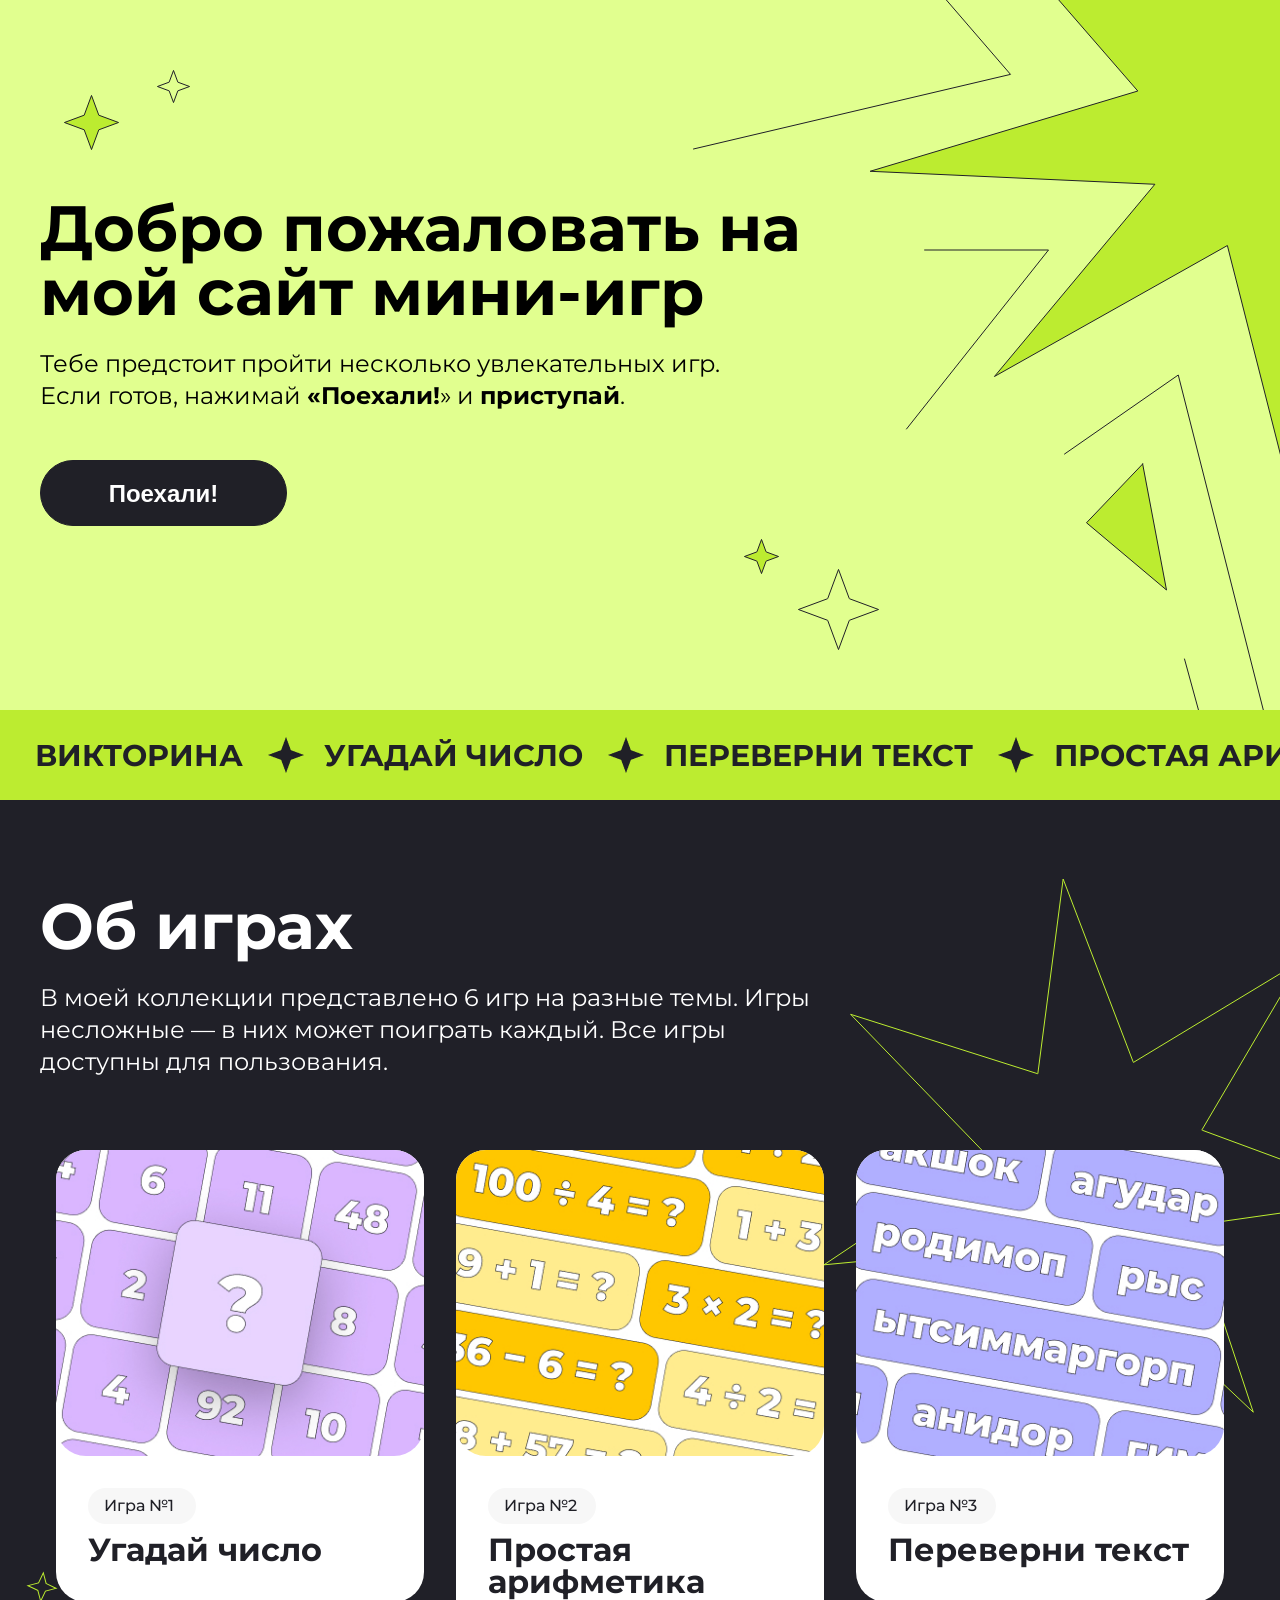
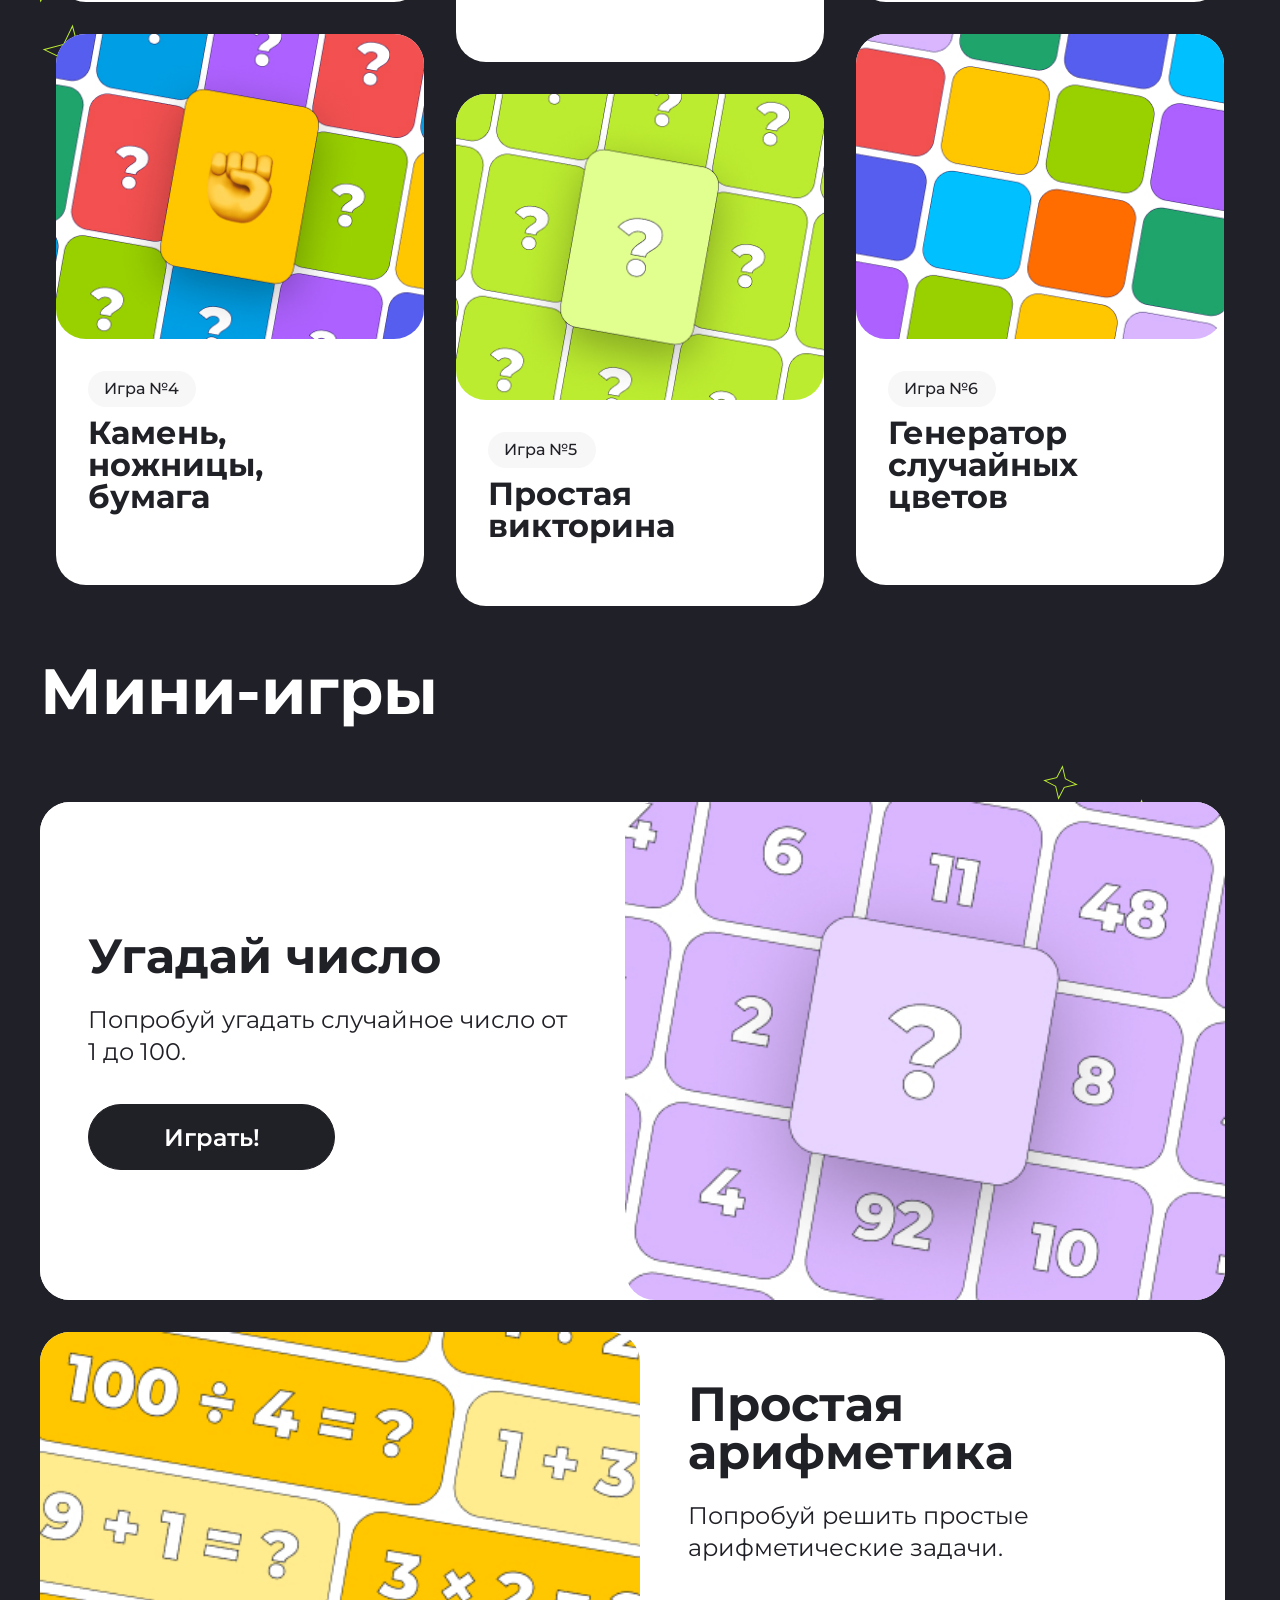
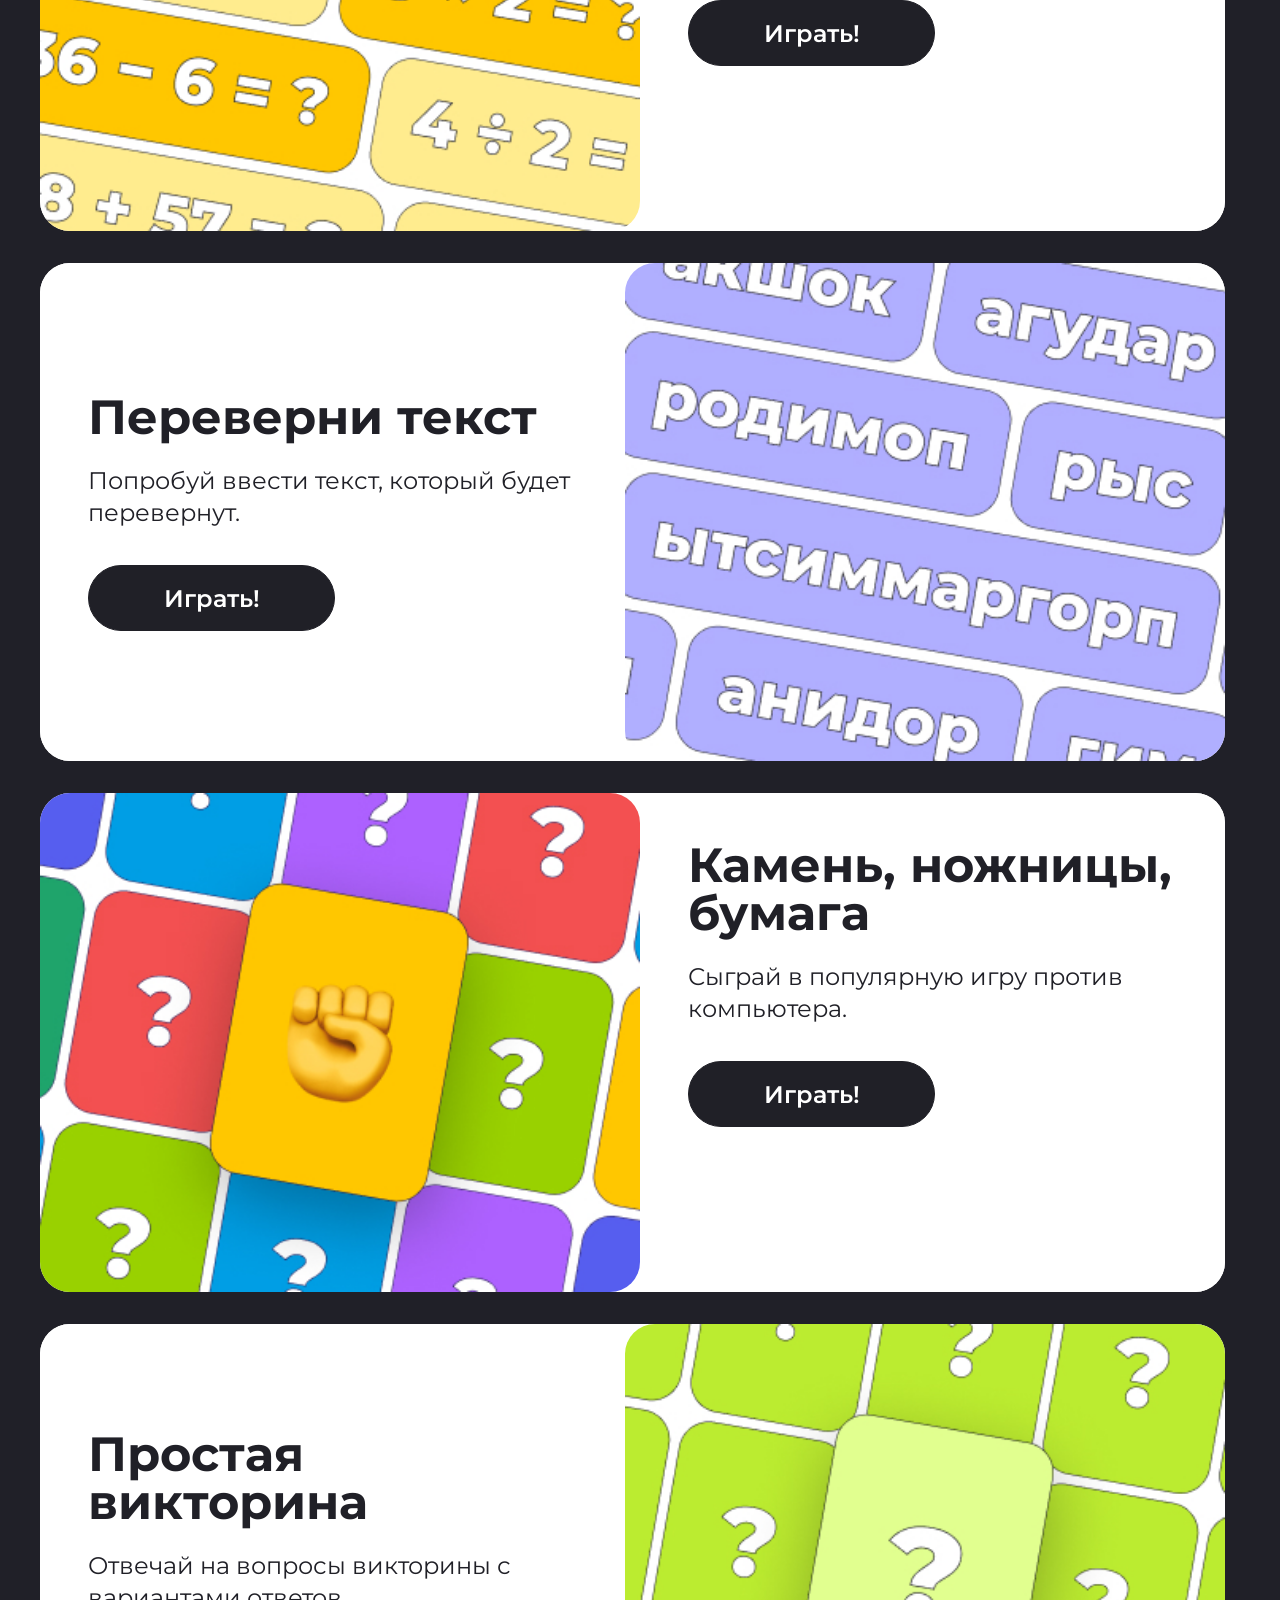
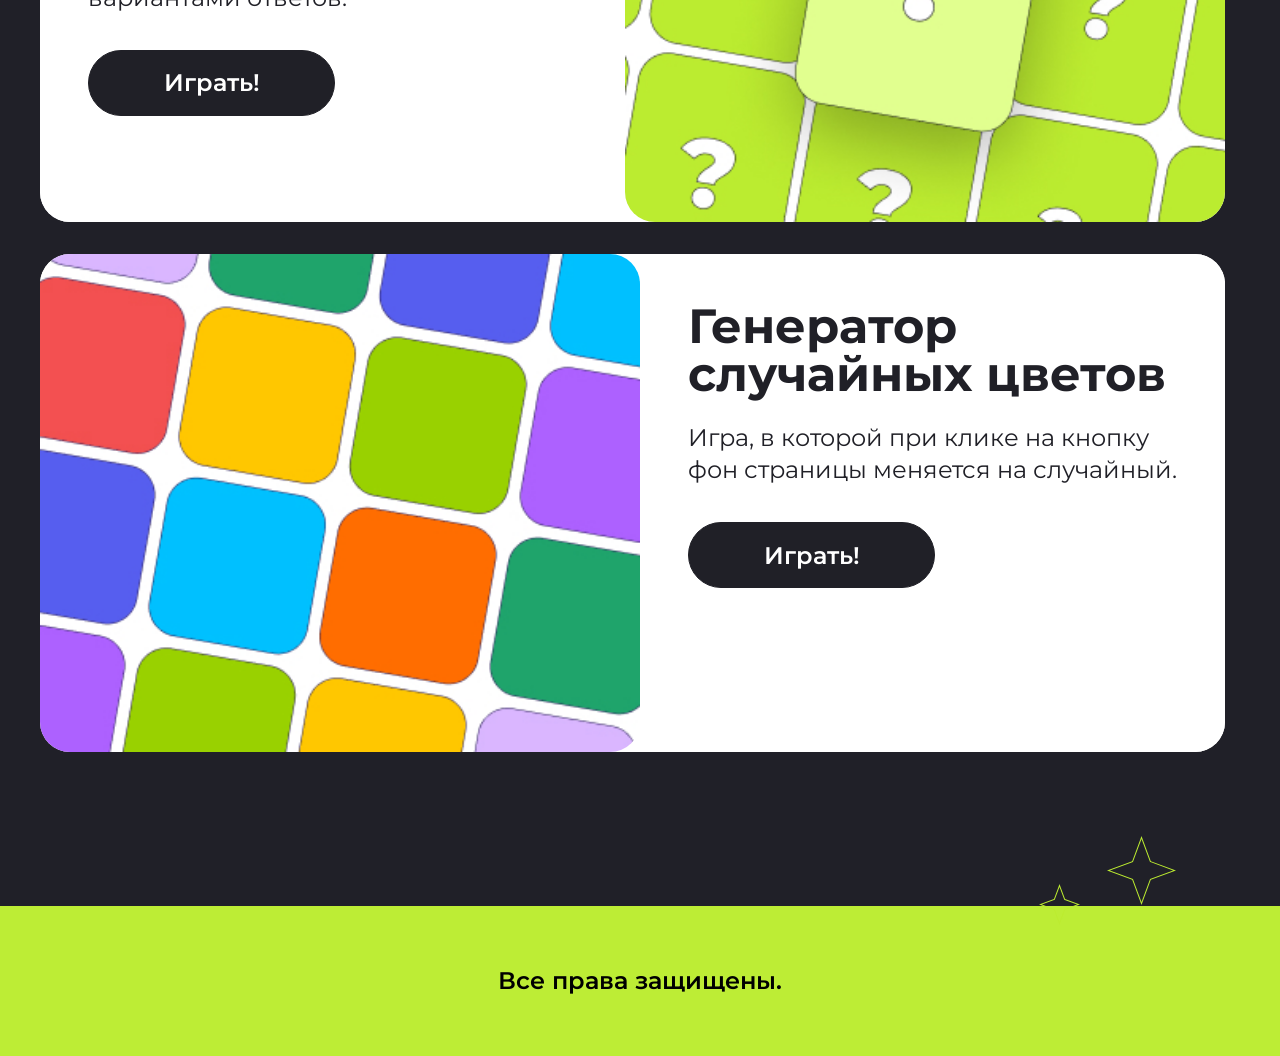
==== index.html @ 59513be7 "файл с js привязала к html" ====
<!DOCTYPE html>
<html lang="en">
<head>
    <meta charset="UTF-8">
    <meta name="viewport" content="width=device-width, initial-scale=1.0">
    <title>Homework1</title>
    <link href="https://fonts.googleapis.com/css2?family=Montserrat:ital,wght@0,100..900;1,100..900&display=swap" rel="stylesheet">
    <link rel="stylesheet" href="index.css">
</head>
<body>

 <script src=></script>

<div class="top-navbar">
<section class="top center">
    <div class="top__box-container">
<div class="top__content">
    <h1 class="top__title">Добро пожаловать на мой сайт мини-игр</h1>
    <p class="top__text">Тебе предстоит пройти несколько увлекательных игр. Если готов, нажимай <b>«Поехали!</b>» и <b>приступай</b>.</p>
</div>
<a href="#Allgames" class="top__btn">
    <button class="top-btn top-btn_text">Поехали!</button>
</a>
    </div>

<div class="overflow-hidden">
    <div class="leftstar">
        <img class="bigstar" src="img/leftstar1.svg" alt="">
        <img class="littlestar" src="img/leftstar2.svg" alt="">
    </div>
    <div class="rightstar">
        <img class="bigstar2" src="img/rightstar1.svg" alt="">
        <img class="littlestar2" src="img/rightstar2.svg" alt="">
        <img class="star2" src="img/bigstar1.svg" alt="">
    </div> 
</div>
</section>

  <nav class="navbar">
    <h2 class="navbar__item">викторина</h2>
    <h2 class="navbar__item">угадай число</h2>
    <h2 class="navbar__item">переверни текст</h2>
    <h2 class="navbar__item">простая арифметика</h2>
    <h2 class="navbar__item">камень, ножницы, бумага</h2>
    <h2 class="navbar__item">генератор случайных цветов</h2>
  </nav>
</div>

<div class="top2 center">
<div class="top2__content">
    <h2 class="top2__title">Об играх</h2>
    <p class="top2__content top2__content_text">В моей коллекции представлено 6 игр на разные темы. Игры несложные — в них может поиграть каждый.
            Все игры доступны для пользования.</p>

<div class="overflow-hidden">
    <div class="rightstar2">
    <img class="bigstar3" src="img/bigstar2.svg" alt="">
    </div>
    <div class="leftstar2">
    <img class="bigstar4" src="img/leftstar12.svg" alt="">
    <img class="littlestar3" src="img/leftstar11.svg" alt="">
    </div>
</div>

<section  id="Allgames" class="top2-box center">
    <div class="top2-box__content">
      <div class="top2-box__column">
        <a href="#game1" class="top2-box__card">
        <img src="img/picture1.jpg" alt="product" class="top2-box__img">
        <div class="top2-box__box-info">
        <div class="top2-box__info">
        <h3 class="top2-box__title top2-box__title_text">Игра №1</h3>
        <p class="top2-box__description">Угадай число</p>    
        </div>
        </div>
        </a>

        <a href="#game4" class="top2-box__card3">
        <img src="img/picture4.jpg" alt="product" class="top2-box__img">
        <div class="top2-box__box-info">
        <div class="top2-box__info">
        <h3 class="top2-box__title top2-box__title_text">Игра №4</h3>
        <p class="top2-box__description top2-box__description_3">Камень, ножницы, бумага</p>    
        </div>
        </div>
        </a>
      </div>

      <div class="top2-box__column">
        <a href="#game2" class="top2-box__card2">
        <img src="img/picture2.jpg" alt="product" class="top2-box__img">
        <div class="top2-box__box-info">
        <div class="top2-box__info">
        <h3 class="top2-box__title top2-box__title_text">Игра №2</h3>
        <p class="top2-box__description top2-box__description_2">Простая арифметика</p>    
        </div>
        </div>
        </a>

         <a href="#game5" class="top2-box__card2">
        <img src="img/picture5.jpg" alt="product" class="top2-box__img">
        <div class="top2-box__box-info">
        <div class="top2-box__info">
        <h3 class="top2-box__title top2-box__title_text">Игра №5</h3>
        <p class=" top2-box__description top2-box__description_2">Простая викторина</p>    
        </div>
        </div>
        </a>
      </div>

      <div class="top2-box__column">
        <a href="#game3" class="top2-box__card">
        <img src="img/picture3.jpg" alt="product" class="top2-box__img">
        <div class="top2-box__box-info">
        <div class="top2-box__info">
        <h3 class="top2-box__title top2-box__title_text">Игра №3</h3>
        <p class="top2-box__description">Переверни текст</p>    
        </div>
        </div>
        </a>

        <a href="#game6" class="top2-box__card3">
        <img src="img/picture6.jpg" alt="product" class="top2-box__img">
        <div class="top2-box__box-info">
        <div class="top2-box__info">
        <h3 class="top2-box__title top2-box__title_text">Игра №6</h3>
        <p class="top2-box__description top2-box__description_3">Генератор случайных цветов</p>    
        </div>
        </div>
        </a>  
      </div>
    </div>   
</section>  
</div>  
</div>

<div class="top3 center">
<div class="top3__content">
<h3 class="top3__title">Мини-игры</h3>

<div class="overflow-hidden2">
    <div class="rightstar3">
    <img class="bigstar5" src="img/rightstar6.svg" alt="">
    <img class="littlestar4" src="img/rightstar7.svg" alt=""> 
    <img class="bigstar6" src="img/rightstar8.svg" alt="">
    <img class="littlestar5" src="img/rightstar9.svg" alt="">   
    </div>
</div>

<section class="top3-box center">
    <div class="top3-box__content">

        <article class="top3-box__card4">
        <img src="img/picture1.jpg" alt="product" class="top3-box__img">
        <div class="top3-box__box-info">
        <div class="top3-box__info">
        <h3 id="game1" class="top3-box__subtitle">Угадай число</h3>
        <p class="top3-box__description">Попробуй угадать случайное число от 1 до 100.</p> 
        <button class="top3-box__btn" onclick="startGame1()">Играть!</button>
        </div>
        </div>
        </article>

        <article class="top3-box__card5">
        <img src="img/picture2.jpg" alt="product" class="top3-box__img">
        <div class="top3-box__box-info2">
        <div class="top3-box__info2">
        <h3 id="game2" class="top3-box__subtitle">Простая арифметика</h3>
        <p class="top3-box__description">Попробуй решить простые арифметические задачи.</p> 
        <button class="top3-box__btn" onclick="startGame2()">Играть!</button> 
        </div>
        </div>
        </article>

        <article class="top3-box__card4">
        <img src="img/picture3.jpg" alt="product" class="top3-box__img">
        <div class="top3-box__box-info">
        <div class="top3-box__info">  
        <h3 id="game3" class="top3-box__subtitle">Переверни текст</h3>
        <p class="top3-box__description">Попробуй ввести текст, который будет перевернут.</p> 
        <button class="top3-box__btn" onclick="startGame3()">Играть!</button>
        </div> 
        </div>
        </article>

        <article class="top3-box__card5">
        <img src="img/picture4.jpg" alt="product" class="top3-box__img">
        <div class="top3-box__box-info2">
        <div class="top3-box__info2">  
        <h3 id="game4" class="top3-box__subtitle">Камень, ножницы, бумага</h3>
        <p class="top3-box__description">Сыграй в популярную игру против компьютера.</p> 
        <button class="top3-box__btn" onclick="startGame4()">Играть!</button> 
        </div> 
        </div>
        </article>

        <article class="top3-box__card4">
        <img src="img/picture5.jpg" alt="product" class="top3-box__img">
        <div class="top3-box__box-info">
        <div class="top3-box__info">
        <h3 id="game5" class="top3-box__subtitle">Простая викторина</h3>
        <p class="top3-box__description">Отвечай на вопросы викторины с вариантами ответов.</p> 
        <button class="top3-box__btn" onclick="startGame5()">Играть!</button> 
        </div>
        </div>
        </article>

        <article class="top3-box__card5">
        <img src="img/picture6.jpg" alt="product" class="top3-box__img">
        <div class="top3-box__box-info2">
        <div class="top3-box__info2"> 
        <h3 id="game6" class="top3-box__subtitle">Генератор случайных цветов</h3>
        <p class="top3-box__description">Игра, в которой при клике на кнопку фон страницы меняется на случайный.</p> 
        <button class="top3-box__btn" onclick="startGame6()">Играть!</button> 
        </div>
        </div>
        </article>
    </div>
</section>
</div>
</div> 

<div class="top4 center">
    <div class="top4__content">
    <p class="top4__content top4__content_text">Все права защищены.</p>
    </div>
</div>

<script src="games.js"></script>

</body>
</html>
---- index.css ----
* {
  margin: 0;
  padding: 0;
}

body {
  font-family: "Montserrat", serif;
  font-optical-sizing: auto;
  font-style: normal;
}

.center {
  padding-left: calc(50% - 600px);
  padding-right: calc(50% - 600px);
}

.top {
  background-repeat: no-repeat;
  background-position: center;
  background-size: cover;
}
.top__box-container {
  padding-top: 196px;
}
.top__title {
  font-family: Montserrat;
  font-weight: 700;
  font-size: 64px;
  line-height: 100%;
  max-width: 769px;
  margin-bottom: 24px;
}
.top__text {
  font-weight: 400;
  font-size: 24px;
  line-height: 32px;
  width: 720px;
  height: 64px;
  margin-bottom: 48px;
}

.top__btn {
  text-decoration: none;
}

.top-btn {
  width: 247px;
  height: 66px;
  border: 1px solid #202027;
  border-radius: 60px;
  background: rgb(32, 32, 39);
}
.top-btn_text {
  color: rgb(255, 255, 255);
  font-size: 24px;
  font-weight: 600;
  line-height: 29px;
  text-align: center;
}
.top-btn:hover {
  background: rgb(255, 255, 255);
  color: rgb(0, 0, 0);
}

.top-navbar {
  display: flex;
  flex-direction: column;
  min-height: 800px;
  background: #E1FF8F;
  overflow: hidden;
}

.navbar {
  background-color: rgb(188, 236, 48);
  height: 90px;
  width: 3220px;
  padding-left: 19px;
  display: flex;
  flex-direction: row;
  align-items: center;
  background-repeat: no-repeat;
  gap: 51px;
  margin-top: auto;
  flex-wrap: wrap;
  position: relative;
  padding: 0 20px;
}
.navbar__item {
  color: rgb(32, 32, 39);
  font-family: Montserrat;
  font-size: 30px;
  font-weight: 700;
  line-height: 110%;
  text-align: left;
  text-transform: uppercase;
  position: relative;
  display: inline-block;
  padding: 0 15px;
}
.navbar__item:not(:last-child)::after {
  content: "";
  position: absolute;
  right: -46px;
  top: 50%;
  transform: translateY(-50%);
  width: 36px;
  height: 36px;
  background-image: url(img/Starnavbar.png);
  background-size: contain;
  background-repeat: no-repeat;
  background-position: center;
}

.bigstar {
  position: absolute;
  opacity: 1;
  top: 94px;
  left: 63px;
  border-width: 1px;
}

.littlestar {
  position: absolute;
  opacity: 1;
  top: 69px;
  left: 156px;
  border-width: 1px;
}

.bigstar2 {
  position: absolute;
  opacity: 1;
  top: 568px;
  right: 400px;
  border-width: 1px;
}

.littlestar2 {
  position: absolute;
  opacity: 1;
  top: 538px;
  right: 500px;
  border-width: 1px;
}

.star2 {
  position: absolute;
  top: -4px;
  right: 0px;
  border-width: 1px;
}

.overflow-hidden-mob {
  display: none;
}

.top2 {
  background-image: url(img/top2.jpg);
  background-repeat: no-repeat;
  background-position: center;
  background-size: cover;
}
.top2__content {
  max-width: 1201px;
  display: grid;
}
.top2__title {
  margin-top: 94px;
  font-weight: 700;
  font-size: 64px;
  line-height: 100%;
  color: #FFFFFF;
  margin-bottom: 24px;
}
.top2__content_text {
  font-weight: 400;
  font-size: 24px;
  line-height: 32px;
  color: #FFFFFF;
  width: 788px;
  margin-bottom: 72px;
}

.top2-box__content {
  display: flex;
  justify-content: center;
  flex-wrap: wrap;
  -moz-column-gap: 32px;
       column-gap: 32px;
}

.top2-box__column {
  display: flex;
  flex-direction: column;
  gap: 32px;
  flex: 1;
  max-width: calc(33.333% - 32px);
}

.top2-box__card {
  background: rgb(255, 255, 255);
  display: flex;
  flex-direction: column;
  position: relative;
  border-top-left-radius: 30px;
  border-top-right-radius: 30px;
  border-bottom-left-radius: 30px;
  border-bottom-right-radius: 30px;
  transition: transform 0.5s;
  text-decoration: none;
}

.top2-box__card:hover {
  transform: scale(1.1);
}

.top2-box__img {
  border-radius: 30px;
}

.top2-box__box-info {
  display: flex;
  flex-direction: column;
  justify-content: center;
  padding-left: 32px;
  padding-right: 32px;
  padding-top: 32px;
  padding-bottom: 36px;
}

.top2-box__info {
  gap: 10px;
  display: flex;
  flex-direction: column;
  flex-wrap: wrap;
}

.top2-box__title {
  background: #F7F7F7;
  font-weight: 500;
  font-size: 16px;
  padding-left: 16px;
  padding-right: 16px;
  padding-top: 8px;
  padding-bottom: 10px;
  border-radius: 52.58px;
  color: rgb(32, 32, 39);
}

.top2-box__title_text {
  width: 76px;
  height: 18px;
}

.top2-box__description {
  font-weight: 700;
  font-size: 32px;
  line-height: 100%;
  color: rgb(32, 32, 39);
}

.top2-box__card2 {
  background: rgb(255, 255, 255);
  height: 512px;
  display: flex;
  flex-direction: column;
  position: relative;
  border-top-left-radius: 30px;
  border-top-right-radius: 30px;
  border-bottom-left-radius: 30px;
  border-bottom-right-radius: 30px;
  transition: transform 0.5s;
  text-decoration: none;
}

.top2-box__card2:hover {
  transform: scale(1.1);
}

.top2-box__card3 {
  background: rgb(255, 255, 255);
  height: 551px;
  display: flex;
  flex-direction: column;
  position: relative;
  border-top-left-radius: 30px;
  border-top-right-radius: 30px;
  border-bottom-left-radius: 30px;
  border-bottom-right-radius: 30px;
  transition: transform 0.5s;
  text-decoration: none;
}

.top2-box__card3:hover {
  transform: scale(1.1);
}

.top2-box__description_2 {
  max-width: 78px;
}

.top2-box__description_3 {
  max-width: 117px;
}

.bigstar3 {
  position: absolute;
  box-sizing: border-box;
  top: 877px;
  right: 0px;
}

.bigstar4 {
  position: absolute;
  opacity: 1;
  top: 1622px;
  left: 40px;
  border-width: 1px;
}

.littlestar3 {
  position: absolute;
  opacity: 1;
  top: 1570px;
  left: 25px;
  border-width: 1px;
}

.top3 {
  height: 3500px;
  background-image: url(img/top3.jpg);
  background-repeat: no-repeat;
  background-position: center;
  background-size: cover;
}
.top3__content {
  display: grid;
}
.top3__title {
  margin-top: 46px;
  font-weight: 700;
  font-size: 64px;
  color: #FFFFFF;
  margin-bottom: 72px;
}

.bigstar5 {
  position: absolute;
  opacity: 1;
  top: 2396px;
  right: 104px;
  border-width: 1px;
}

.littlestar4 {
  position: absolute;
  opacity: 1;
  top: 2363px;
  right: 200px;
  border-width: 1px;
}

.bigstar6 {
  position: absolute;
  opacity: 1;
  top: 5636px;
  right: 104px;
  border-width: 1px;
}

.littlestar5 {
  position: absolute;
  opacity: 1;
  top: 5684px;
  right: 200px;
  border-width: 1px;
}

.top3-box__content {
  display: flex;
  flex-wrap: wrap;
  row-gap: 32px;
}

.top3-box__card4 {
  background: rgb(255, 255, 255);
  display: flex;
  flex-direction: row-reverse;
  position: relative;
  border-bottom-left-radius: 30px;
  border-top-left-radius: 30px;
  border-bottom-right-radius: 30px;
  border-top-right-radius: 30px;
}

.top3-box__img {
  border-radius: 30px;
  width: 600px;
}

.top3-box__box-info {
  max-width: 489px;
  background: #FFFFFF;
  display: flex;
  flex-direction: column;
  justify-content: center;
  padding-left: 48px;
  padding-right: 48px;
  padding-top: 48px;
  padding-bottom: 48px;
  border-top-left-radius: 30px;
  border-bottom-left-radius: 30px;
}

.top3-box__info {
  display: flex;
  flex-direction: column;
  flex-wrap: wrap;
}

.top3-box__subtitle {
  color: rgb(32, 32, 39);
  font-size: 48px;
  font-weight: 700;
  line-height: 100%;
  margin-bottom: 24px;
}

.top3-box__description {
  color: rgb(32, 32, 39);
  font-size: 24px;
  font-weight: 400;
  line-height: 32px;
  margin-bottom: 36px;
}

.top3-box__btn {
  width: 247px;
  height: 66px;
  border: 1px solid #202027;
  border-radius: 60px;
  background: rgb(32, 32, 39);
  color: rgb(255, 255, 255);
  font-size: 24px;
  font-weight: 600;
  font-family: Montserrat;
}

.top3-box__btn:hover {
  background: rgb(255, 255, 255);
  color: rgb(0, 0, 0);
}

.top3-box__card5 {
  background: rgb(255, 255, 255);
  display: flex;
  flex-direction: row;
  position: relative;
  border-bottom-right-radius: 30px;
  border-top-right-radius: 30px;
  border-bottom-left-radius: 30px;
  border-top-left-radius: 30px;
}

.top3-box__box-info2 {
  max-width: 489px;
  background: #FFFFFF;
  display: flex;
  flex-direction: column;
  padding-left: 48px;
  padding-right: 48px;
  padding-top: 48px;
  padding-bottom: 48px;
  border-top-right-radius: 30px;
  border-bottom-right-radius: 30px;
}

.top3-box__info2 {
  display: flex;
  flex-direction: column;
  flex-wrap: wrap;
}

.top4 {
  height: 150px;
  background-image: url(img/top4.jpg);
  background-repeat: no-repeat;
  background-position: center;
  background-size: cover;
}
.top4__content_text {
  padding-top: 60px;
  font-weight: 600;
  font-size: 24px;
  text-align: center;
}

@media (max-width: 767px) {
  .center {
    padding-left: calc(50% - 171px);
    padding-right: calc(50% - 171px);
  }
  .top {
    height: 700px;
    background-image: url(img/mobbigstar3.svg);
    background-position: right 0px;
    background-size: inherit;
    background-color: #E1FF8F;
  }
  .top__box-container {
    padding-top: 147px;
    display: flex;
    flex-direction: column;
    flex-wrap: wrap;
    align-items: center;
  }
  .top__title {
    color: rgb(32, 32, 39);
    font-size: 40px;
    font-weight: 700;
    text-align: center;
    max-width: 262px;
    padding-left: 17px;
    padding-right: 17px;
  }
  .top__text {
    font-size: 16px;
    font-weight: 400;
    line-height: 100%;
    text-align: center;
    width: 296px;
    height: 60px;
    margin-bottom: 36px;
  }
  .top-btn {
    box-sizing: border-box;
    border: 1px solid rgb(32, 32, 39);
    border-radius: 60px;
    background: rgb(32, 32, 39);
    width: 285px;
    height: 55px;
    padding-top: 16px;
    padding-bottom: 16px;
    padding-left: 28px;
    padding-right: 28px;
    display: flex;
    flex-wrap: wrap;
    align-content: center;
    justify-content: center;
  }
  .top-btn_text {
    font-size: 16px;
    font-family: Montserrat;
  }
  .bigstar {
    width: 35px;
    height: 35px;
    top: 97px;
    left: 37px;
  }
  .littlestar {
    width: 21px;
    height: 21px;
    top: 64px;
    left: 91px;
  }
  .bigstar2 {
    width: 39px;
    height: 41px;
    right: 34px;
  }
  .littlestar2 {
    width: 18px;
    height: 18px;
    right: 86px;
  }
  .star2 {
    display: none;
  }
  .bigstar3 {
    display: none;
  }
  .overflow-hidden2 {
    display: none;
  }
  .top2 {
    display: none;
  }
  .top3 {
    height: 3740px;
  }
  .top3__title {
    color: rgb(255, 255, 255);
    font-size: 40px;
    font-weight: 700;
    text-align: left;
    margin-top: 48px;
    margin-bottom: 48px;
    height: 48px;
  }
  .top3-box__content {
    row-gap: 24px;
  }
  .top3-box__card4 {
    display: flex;
    flex-direction: column;
  }
  .top3-box__img {
    width: 343px;
  }
  .top3-box__box-info {
    padding-left: 29px;
    padding-right: 29px;
    padding-top: 29px;
    padding-bottom: 32px;
    border-bottom-left-radius: 27px;
    border-bottom-right-radius: 27px;
  }
  .top3-box__subtitle {
    color: rgb(32, 32, 39);
    font-size: 32px;
    font-weight: 700;
    line-height: 100%;
    text-align: left;
    width: 249px;
  }
  .top3-box__description {
    color: rgb(0, 0, 0);
    font-size: 16px;
    font-weight: 400;
    line-height: 100%;
    text-align: left;
    width: 240px;
  }
  .top3-box__btn {
    width: 285px;
    height: 55px;
    font-size: 16px;
    font-family: Montserrat;
  }
  .top3-box__btn:hover {
    display: none;
  }
  .top3-box__card5 {
    display: flex;
    flex-direction: column;
  }
  .top3-box__box-info2 {
    padding-left: 29px;
    padding-right: 29px;
    padding-top: 29px;
    padding-bottom: 32px;
    border-bottom-left-radius: 27px;
    border-bottom-right-radius: 27px;
    border-top-left-radius: 0;
  }
  .top4 {
    height: 100px;
  }
  .top4__content_text {
    font-size: 16px;
    padding-top: 40px;
  }
}/*# sourceMappingURL=index.css.map */
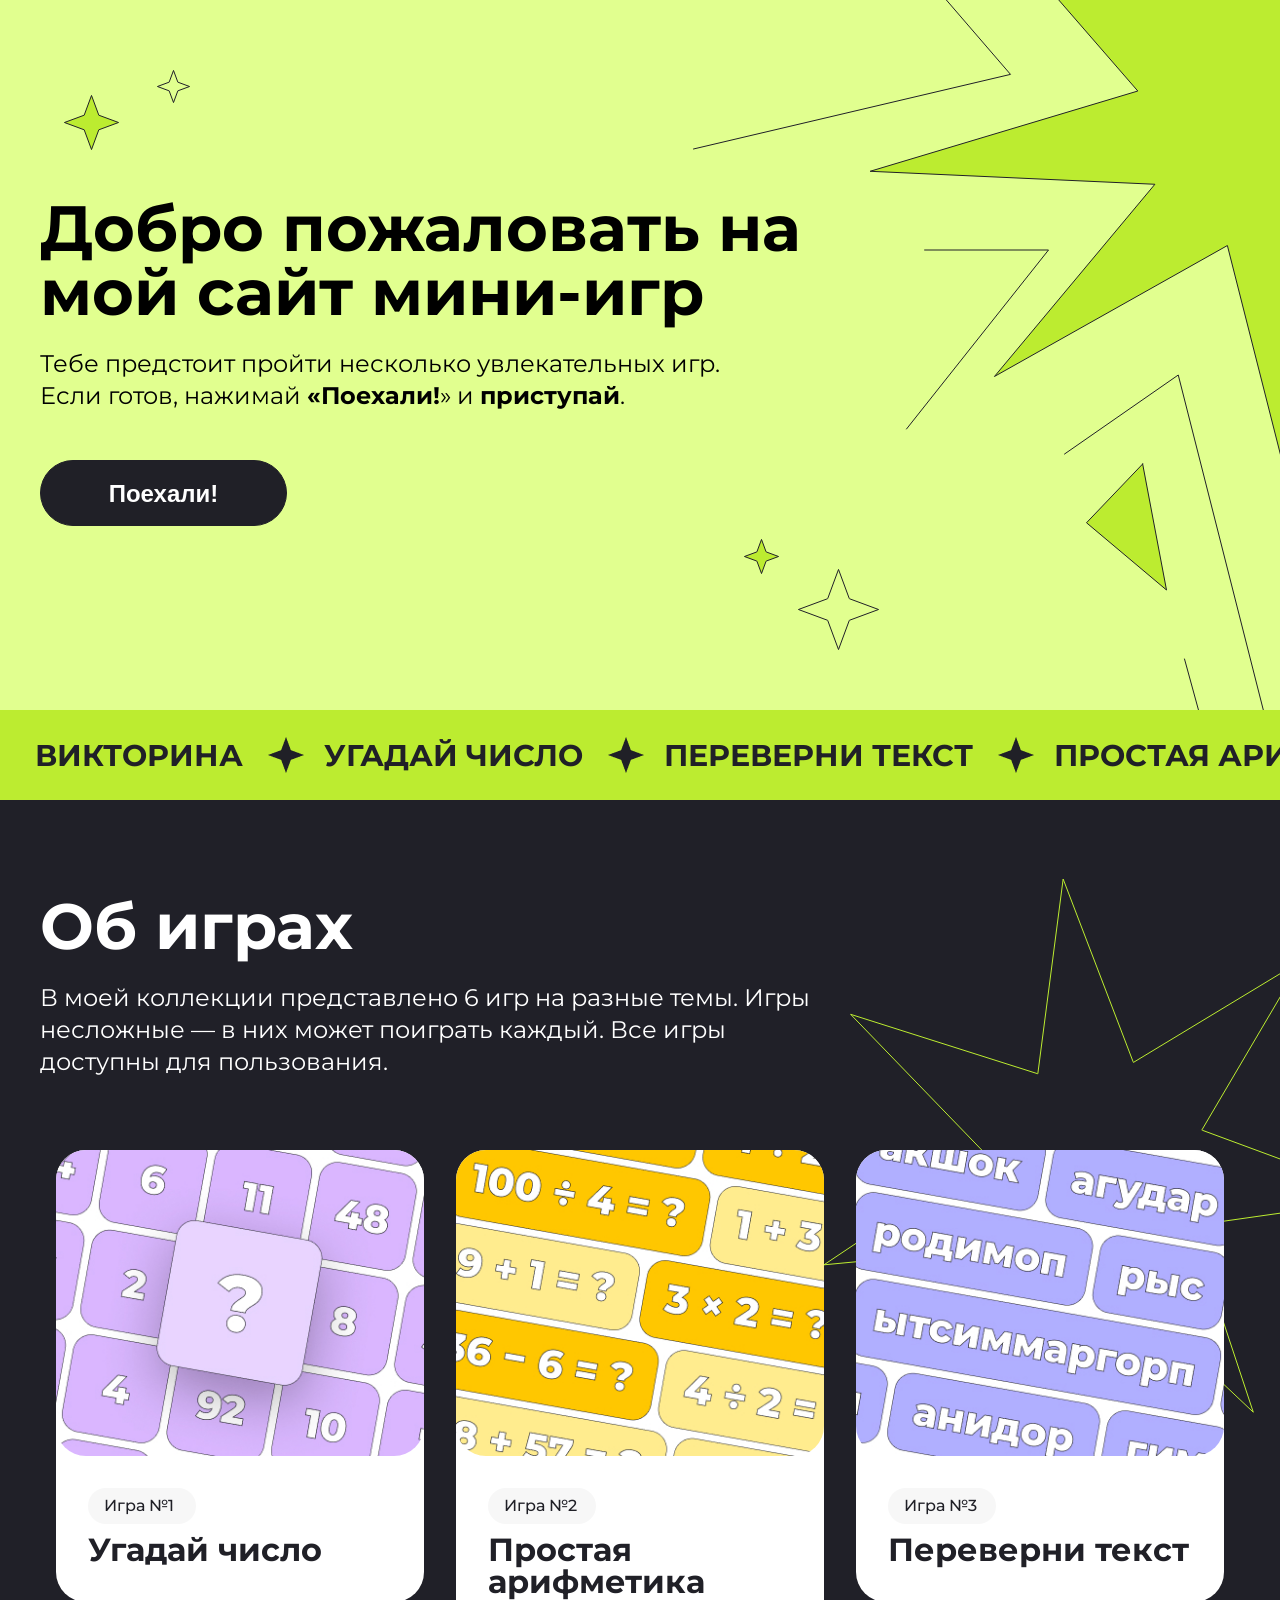
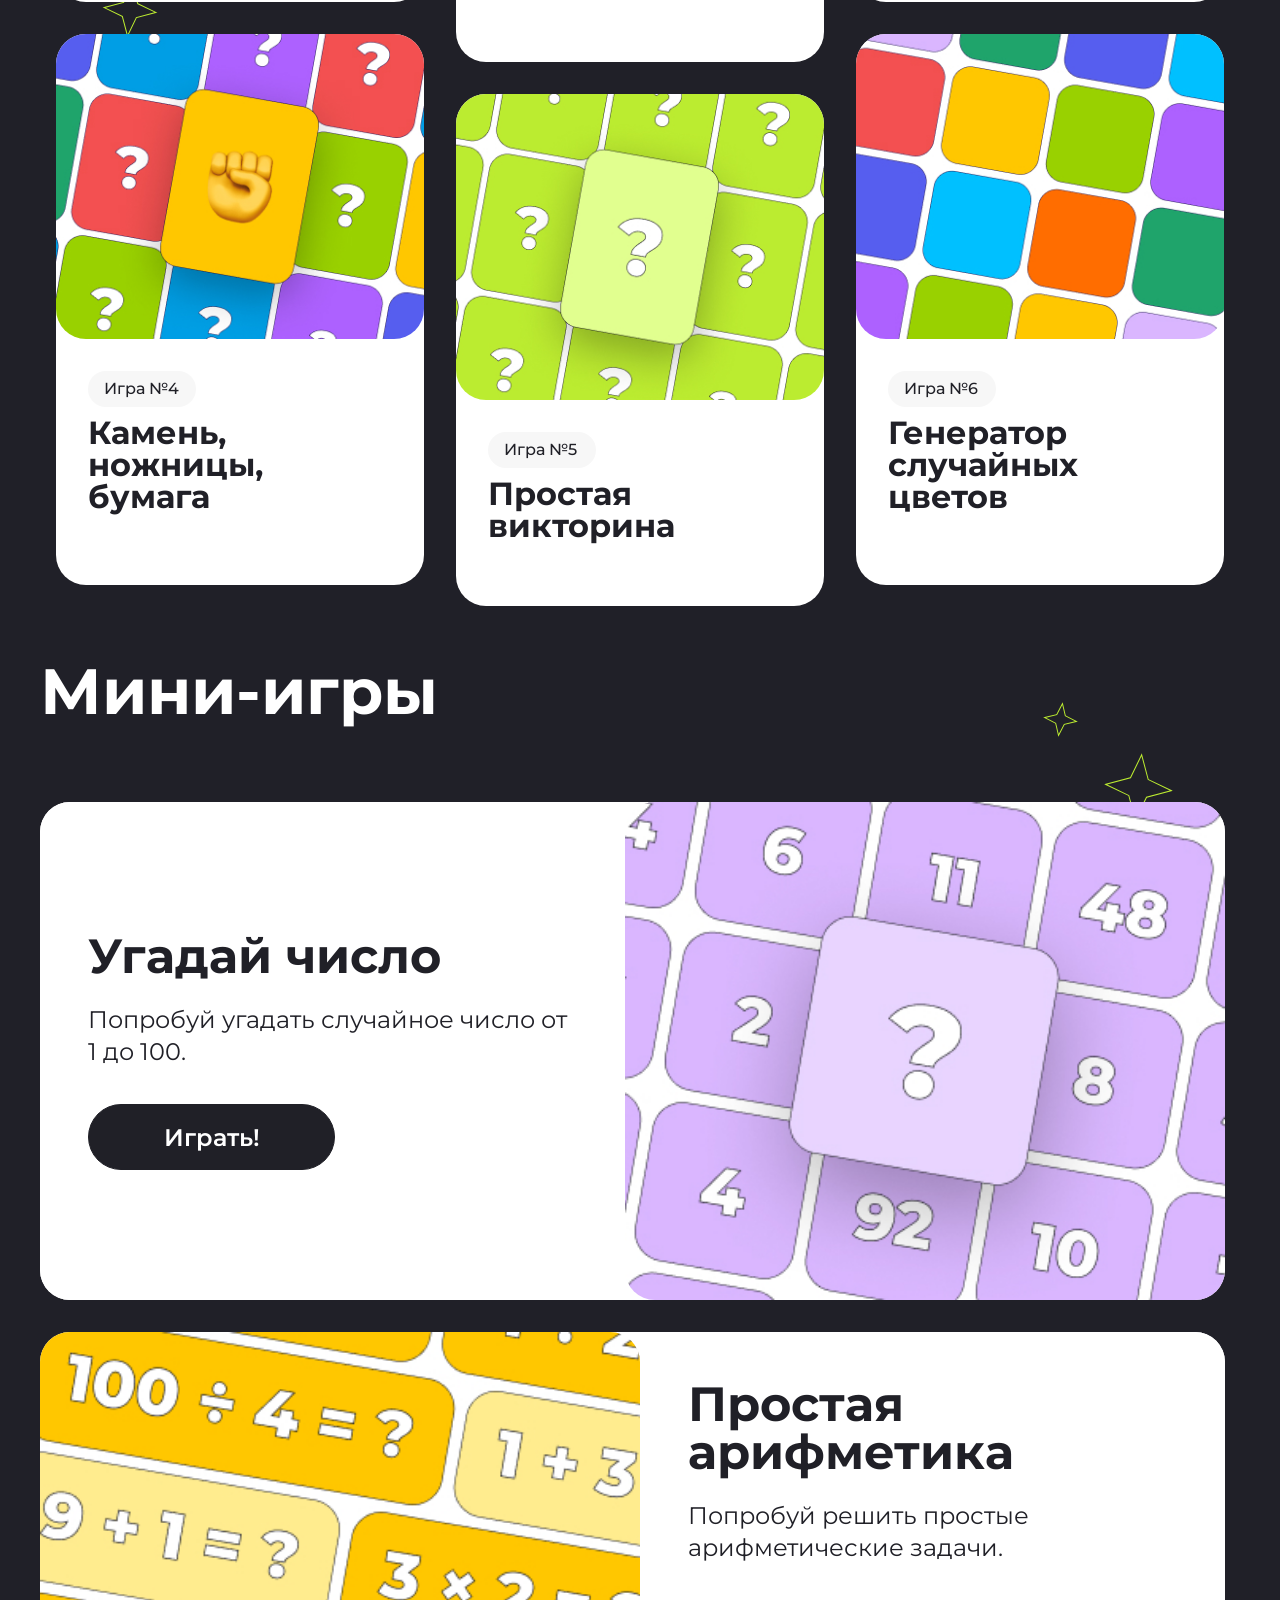
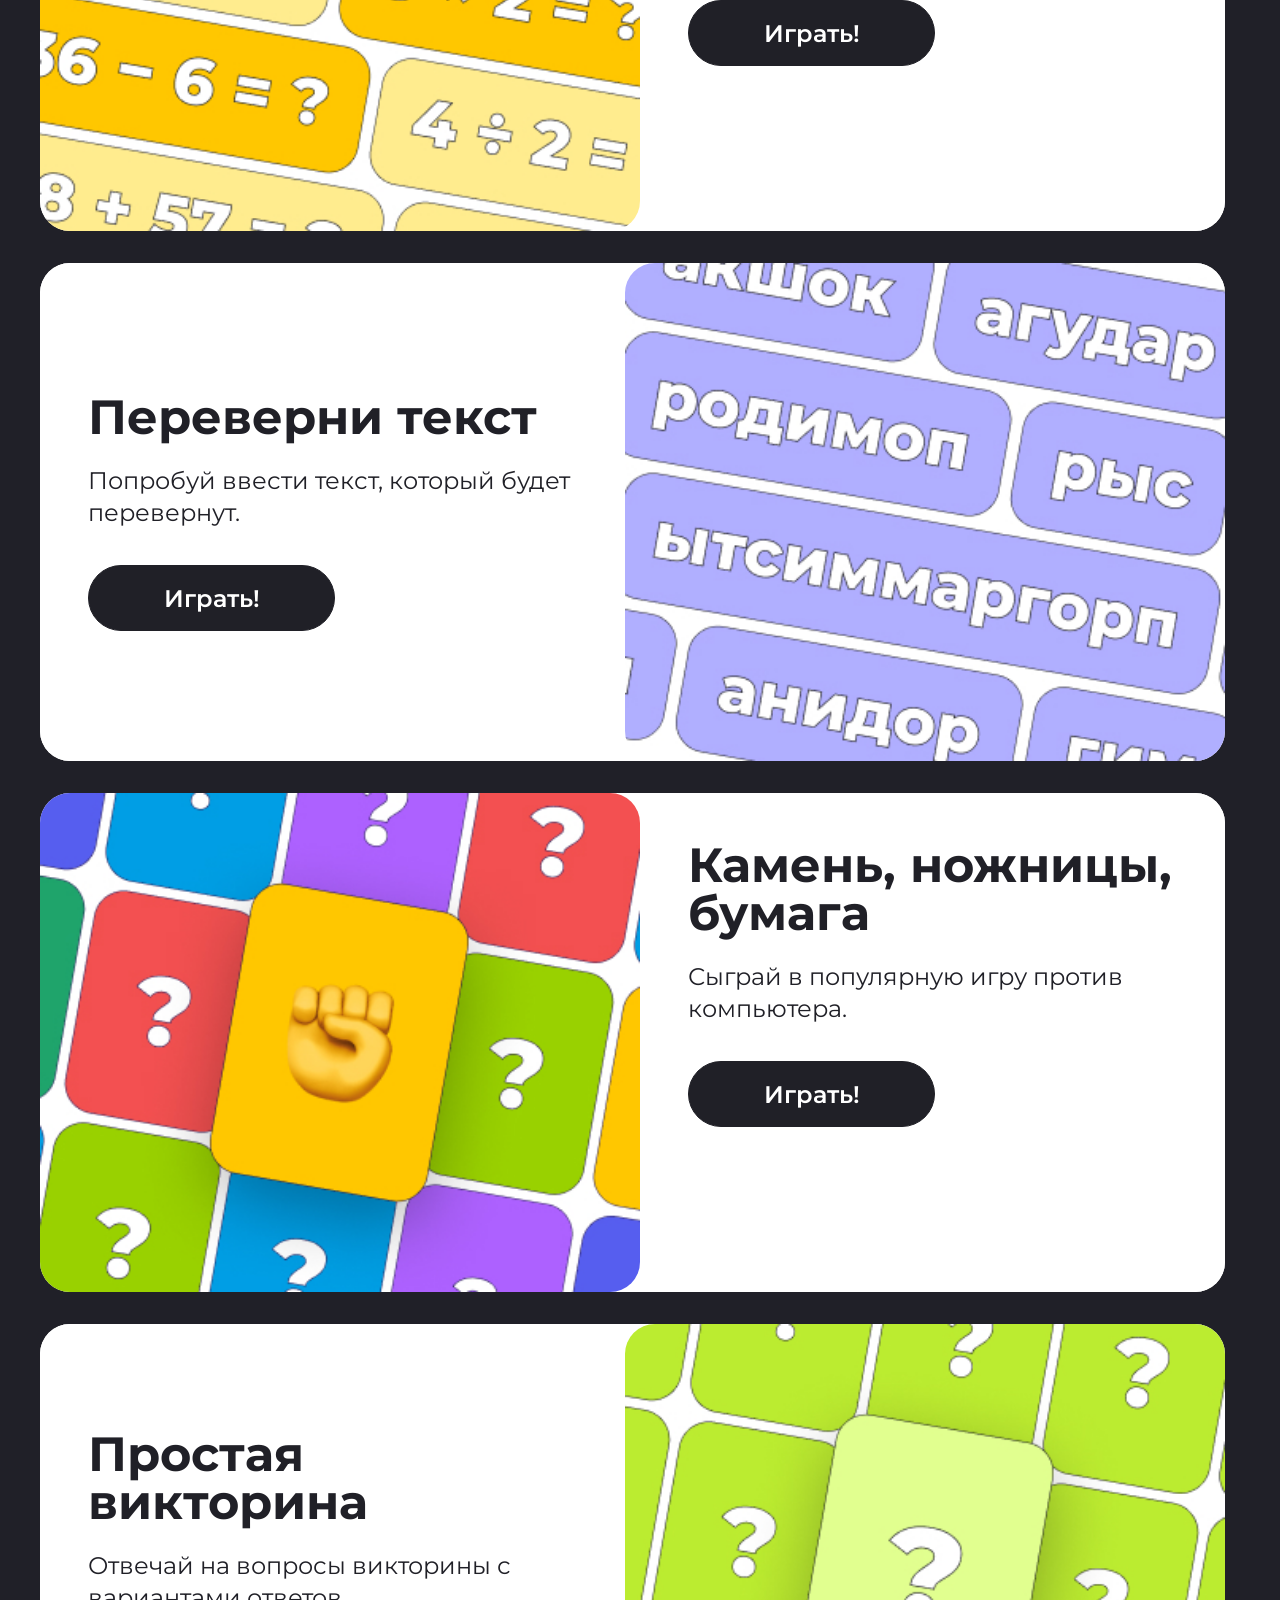
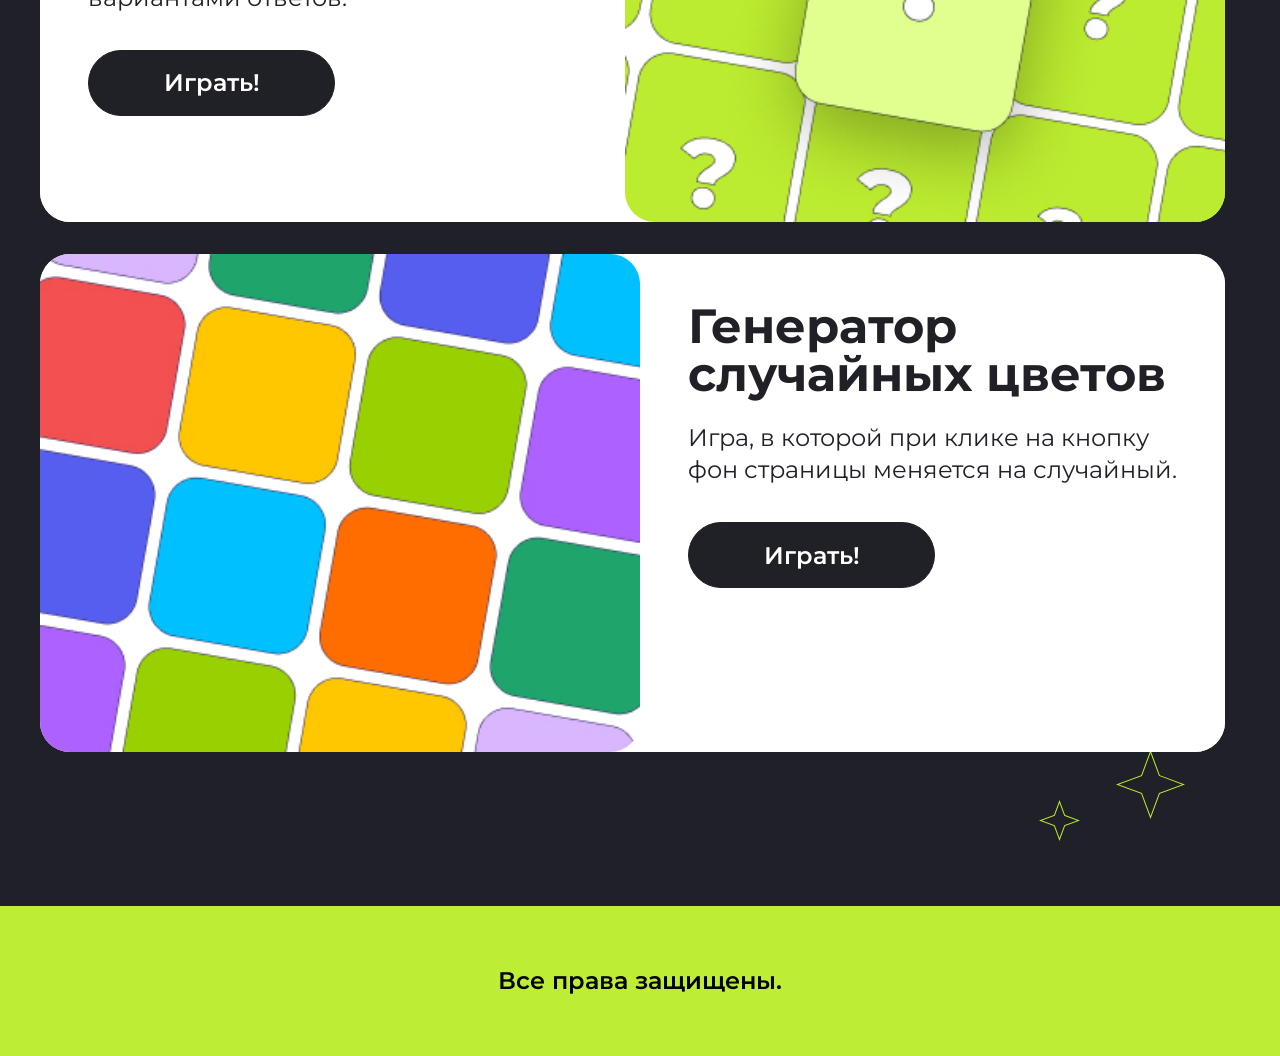
==== commit 0dd1fd0f: "Создание 6 игры" ====
--- a/index.html
+++ b/index.html
@@ -9,7 +9,7 @@
 </head>
 <body>
 
- <script src=></script>
+ <script></script>
 
 <div class="top-navbar">
 <section class="top center">
@@ -147,7 +147,7 @@
     </div>
 </div>
 
-<section class="top3-box center">
+<section id="background" class="top3-box center">
     <div class="top3-box__content">
 
         <article class="top3-box__card4">
--- a/index.css
+++ b/index.css
@@ -313,16 +313,16 @@
 .bigstar4 {
   position: absolute;
   opacity: 1;
-  top: 1622px;
-  left: 40px;
+  top: 1580px;
+  left: 100px;
   border-width: 1px;
 }
 
 .littlestar3 {
   position: absolute;
   opacity: 1;
-  top: 1570px;
-  left: 25px;
+  top: 1550px;
+  left: 70px;
   border-width: 1px;
 }
 
@@ -347,7 +347,7 @@
 .bigstar5 {
   position: absolute;
   opacity: 1;
-  top: 2396px;
+  top: 2350px;
   right: 104px;
   border-width: 1px;
 }
@@ -355,7 +355,7 @@
 .littlestar4 {
   position: absolute;
   opacity: 1;
-  top: 2363px;
+  top: 2300px;
   right: 200px;
   border-width: 1px;
 }
@@ -363,15 +363,15 @@
 .bigstar6 {
   position: absolute;
   opacity: 1;
-  top: 5636px;
-  right: 104px;
+  top: 5550px;
+  right: 95px;
   border-width: 1px;
 }
 
 .littlestar5 {
   position: absolute;
   opacity: 1;
-  top: 5684px;
+  top: 5600px;
   right: 200px;
   border-width: 1px;
 }
